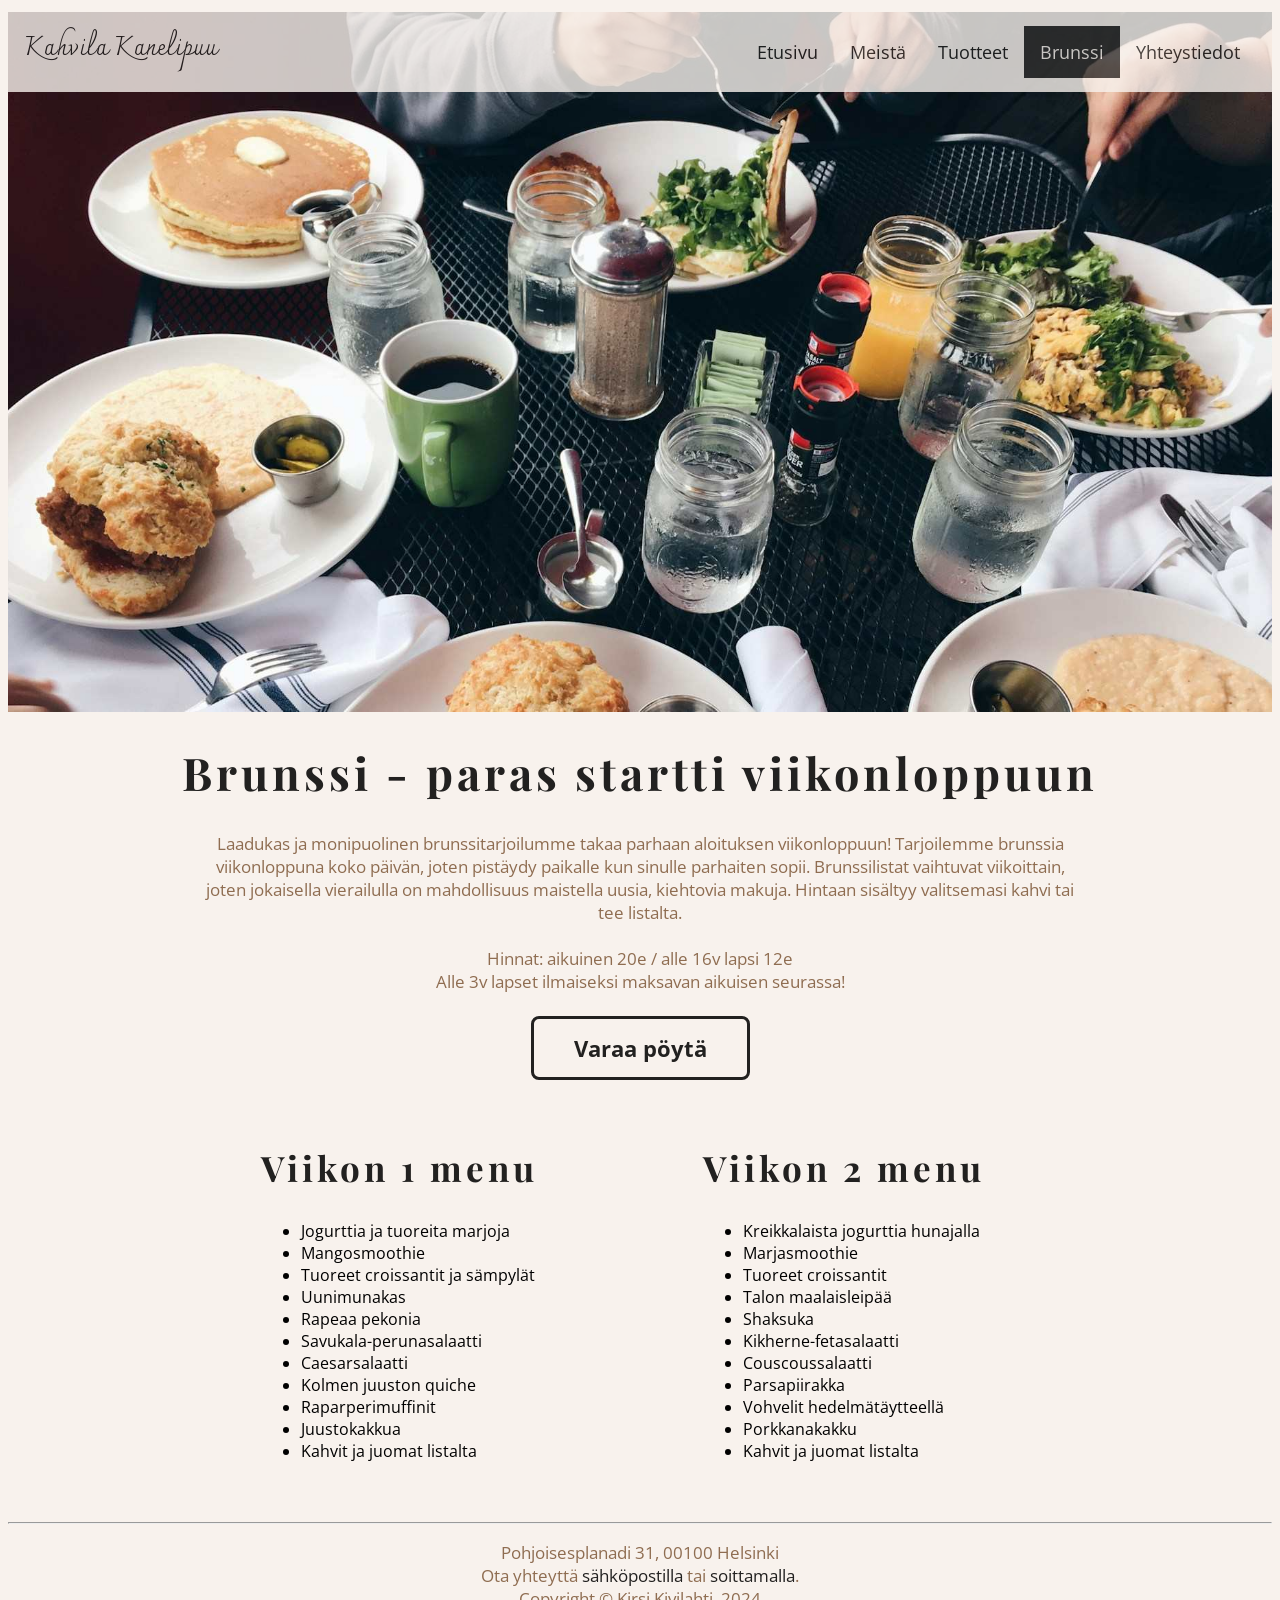
==== brunssi.html @ 0e173f69 "." ====
<!DOCTYPE html>
<html lang="fi">
<head>
<meta name="robots" content="noindex">
<meta name="googlebot" content="noindex">
<meta name="viewport" content="height=device-height, initial-scale=1">
<meta charset="UTF-8">
    <link rel="stylesheet" href="tyyli4.css">
    <title>Kahvila Kanelipuu - Kruunaa viikonloppusi herkullisella brunssilla</title>
</head>

<body>
  <!-- Kuva ja navi -->
  <div class="bg-img">
    <div class="container">
      <div class="topnav" id="myTopnav">
      <a href="javascript:void(0);" class="icon" onclick="myFunction()">☰</a>
        Kahvila Kanelipuu
            
        <a href="yhteystiedot.html">Yhteystiedot</a>
        <a href="brunssi.html" id="valittu">Brunssi</a>
        <a href="tuotteet.html">Tuotteet</a>
        <a href="meista.html">Meistä</a>
        <a href="https://kkivilahti.github.io/">Etusivu</a>
      </div>
    </div>
  </div>
      
<!-- Sivun pääsisältö, brunssilistat -->
<h1>Brunssi - paras startti viikonloppuun</h1>
<p>
  Laadukas ja monipuolinen brunssitarjoilumme takaa parhaan aloituksen viikonloppuun! Tarjoilemme
  brunssia viikonloppuna koko päivän, joten pistäydy paikalle kun sinulle parhaiten sopii.
  Brunssilistat vaihtuvat viikoittain, joten jokaisella vierailulla on mahdollisuus maistella uusia, kiehtovia makuja. 
  Hintaan sisältyy valitsemasi kahvi tai tee listalta. 
<br><br>
  Hinnat: aikuinen 20e / alle 16v lapsi 12e<br>
  Alle 3v lapset ilmaiseksi maksavan aikuisen seurassa!<br><br>
<a class="btn btn-primary" href="yhteystiedot.html" role="button">Varaa pöytä</a>
</p><br>

<div class="row">
  <div class="column">
    <h2>Viikon 1 menu</h2>
      <ul>
        <li>Jogurttia ja tuoreita marjoja</li>
        <li>Mangosmoothie</li>
        <li>Tuoreet croissantit ja sämpylät</li>
        <li>Uunimunakas</li>
        <li>Rapeaa pekonia</li>
        <li>Savukala-perunasalaatti</li>
        <li>Caesarsalaatti</li>
        <li>Kolmen juuston quiche</li>
        <li>Raparperimuffinit</li>
        <li>Juustokakkua</li>
        <li>Kahvit ja juomat listalta</li>
      </ul>
  </div>
  <div class="column">
    <h2>Viikon 2 menu</h2>
    <ul>
      <li>Kreikkalaista jogurttia hunajalla</li>
      <li>Marjasmoothie</li>
      <li>Tuoreet croissantit</li>
      <li>Talon maalaisleipää</li>
      <li>Shaksuka</li>
      <li>Kikherne-fetasalaatti</li>
      <li>Couscoussalaatti</li>
      <li>Parsapiirakka</li>
      <li>Vohvelit hedelmätäytteellä</li>
      <li>Porkkanakakku</li>
      <li>Kahvit ja juomat listalta</li>
    </ul>
  </div>
</div>

<!-- Alatunniste -->
<footer>
    <div><br><br><hr>
      <p>Pohjoisesplanadi 31, 00100 Helsinki<br>
        Ota yhteyttä <a href="mailto:kanelipuu@gmail.com">sähköpostilla</a> tai
        <a href="tel:040404040">soittamalla</a>.
        <br>Copyright &copy; Kirsi Kivilahti, 2024</p>
    </div>
  </footer>

<!-- Navigointi pienille näytöille -->
 <script>
  function myFunction() {
    var x = document.getElementById("myTopnav");
    if (x.className === "topnav") {
      x.className += " responsive";
    } else {
      x.className = "topnav";
    }
  } </script> 
</body>
</html>
---- tyyli4.css ----
@import url(https://fonts.googleapis.com/css?family=Charmonman);
@import url(https://fonts.googleapis.com/css?family=Playfair+Display);
@import url(https://fonts.googleapis.com/css?family=Open+Sans);

body {
    background-color: #f8f2ed;
} 

h1 {
    font-family: "Playfair Display";
    font-size: 45px;
    letter-spacing: 4px;
    color: #222120;
    text-align: center;
}

h2 {
    font-family: "Playfair Display";
    font-size: 35px;
    letter-spacing: 4px;
    color: #222120;
}


p {
    font-family: "Open Sans", sans-serif;
    font-size: 17px;
    color: #8F6D51;
    margin-right: 15%;
    margin-left: 15%;
    text-align: center;
}

/* Linkkien tyylit */
a:link {
  color: #222120;
  background-color: transparent;
  text-decoration: none;
  font-family: "Open Sans", sans-serif;
}

a:visited {
  color: #222120;
}

a:hover {
  color: #996134e1;
  background-color: transparent;
  text-decoration: none;
  font-family: "Open Sans", sans-serif;
}

  .bg-img {
    background-image: url("brunssi4.jpg");
    width: 100%; 
    min-height: 920px;
  
    background-position: center;
    background-repeat: no-repeat;
    background-size: cover;
    margin: 0;
    padding: 0;
    position: relative;
    }
    
    /* Navin sijainti kuvan sisällä */
    .container {
      width: auto; 
    }
    
    /* Navigointi */
    .topnav {
      overflow: hidden;
      background-color: #f8f2ed;
      opacity: 0.8;
      font-family: "Charmonman";
      color: #222120;
      text-align: left;
      padding: 14px 16px;
      text-decoration: none;
      font-size: 24px;
      margin-top: 12px;
      margin-bottom: -12px;
    }
    
    .topnav a {
      float: right;
      color: #222120;
      text-align: center;
      padding: 14px 16px;
      font-family: "Open Sans", sans-serif;
      text-decoration: none;
      font-size: 18px;
    }
    
    .topnav a:hover {
      color: #f8f2ed;
      background-color: #222120;
      opacity: 0.8;
    }

    #valittu {
      color: #f8f2ed;
      background-color: black;
      opacity: 0.8;
    }

    /* Varaa pöytä -nappi */
    .btn {
      display: inline-block;
      color: #222120;
      font-size: 22px;
      font-weight: bold;
      text-align: center;
      text-decoration: none;
      padding: 14px 40px;
      border-radius: 8px;
      border: 3px solid #222120;
    }

    /* Tuotelistojen asettelu */
    .row {
      display: flex;
      justify-content: center;
    }
    .column {
      flex: 0 0 25%;
      margin: 0 5%;
      font-family: "Open Sans", sans-serif;
    }

    .ul {
      line-height: 130%;
      font-family: "Open Sans", sans-serif;
      font-size: 17px;
    }

    .row:after {
      content: "";
      display: table;
      clear: both;
    }

    /* alatunniste */
    .footer {
      font-family: "Open Sans", sans-serif;
      color: #8F6D51;
      font-size: 14px;
      position: static;
      display: flex;
      justify-content: space-around;
      padding: 30px 10px;
    }

    /* mobiili */
  @media only screen and (max-width: 700px) {
    .bg-img {
      min-height: 580px; 
    }
    p {
      margin-left: 5%;
      margin-right: 5%;
    }
    h1 {
      font-size: 18px;
    }
    h2 {
      font-size: 20px;
    }
    .centered {
      display: none;
    }
    .topnav a {
      display: none; 
    }
    .topnav a.icon {
      float: right;
      display: block;
    }
    .topnav.responsive {
      position: relative;
    }
    .topnav.responsive a {
      display: block;
      float: none;
      text-align: left;
    }
    .column {
      min-width: 100%;
  }
}

  /* tabletti */
 @media only screen and (max-width: 1000px) {
  .bg-img {
    min-height: 600px;
  }
  h1 {
    font-size: 40px;
  }
  h2 {
    font-size: 35px;
  }
  .topnav a {
    display: none; 
  }
  .topnav a.icon {
    float: right;
    display: block;
  }
  .topnav.responsive {
    position: relative;
  }
  .topnav.responsive a {
    display: block;
    float: none;
    text-align: left;
  }
  }
  
  /* pienempi tietokoneen näyttö */
  @media (min-width: 1000px) {
    .bg-img {
      min-height: 700px;
    }
    h1 {
      font-size: 45px;
    }
    h2 {
      font-size: 35px;
    }
    .icon {
      display: none;
    }
    }
  
  /* iso näyttö */
  @media only screen and (min-width: 1600px) {
  .bg-img {
    min-height: 920px;
  }
  h1 {
    font-size: 50px;
  }
  .icon {
    display: none;
  } 
  }
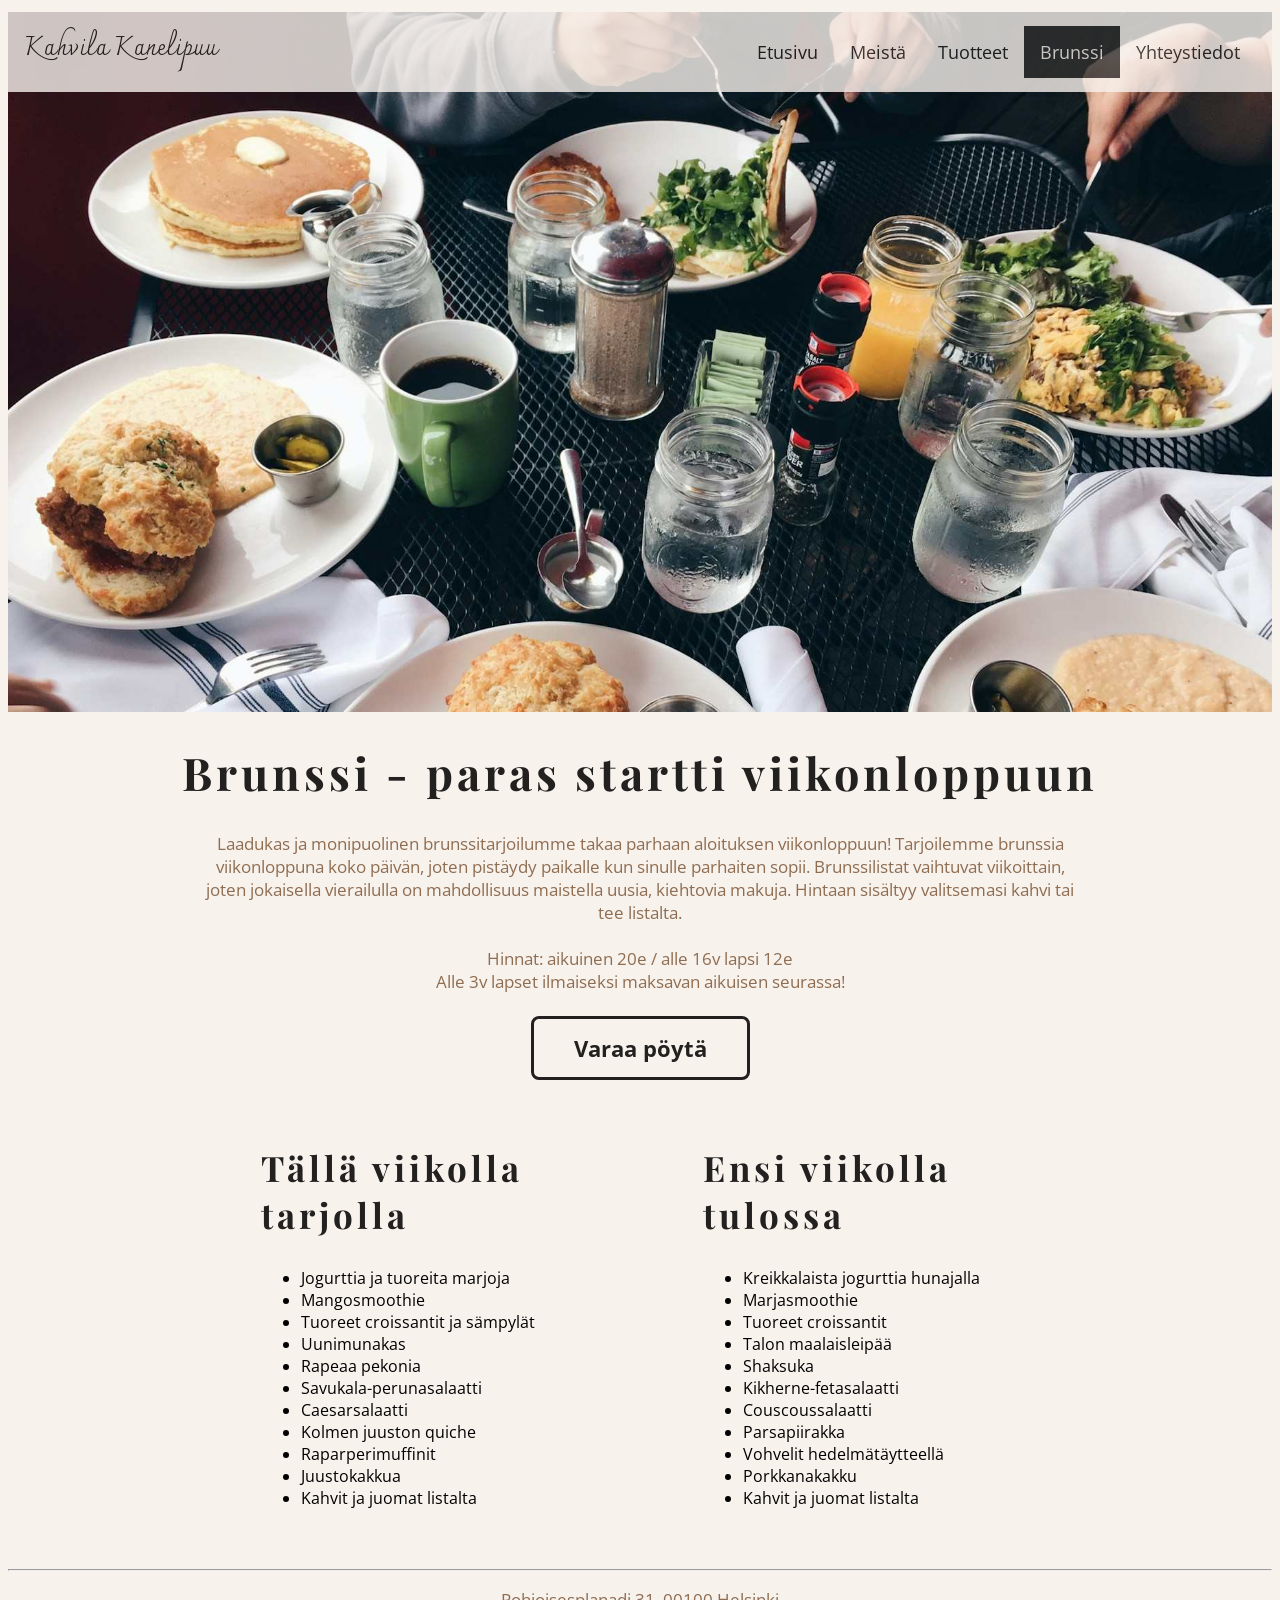
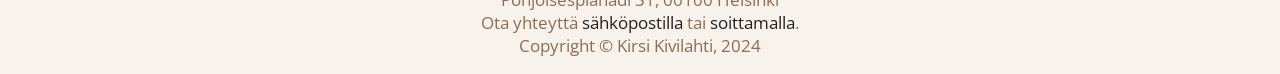
==== commit db6b91b5: "." ====
--- a/brunssi.html
+++ b/brunssi.html
@@ -41,7 +41,7 @@
 
 <div class="row">
   <div class="column">
-    <h2>Viikon 1 menu</h2>
+    <h2>Tällä viikolla tarjolla</h2>
       <ul>
         <li>Jogurttia ja tuoreita marjoja</li>
         <li>Mangosmoothie</li>
@@ -57,7 +57,7 @@
       </ul>
   </div>
   <div class="column">
-    <h2>Viikon 2 menu</h2>
+    <h2>Ensi viikolla tulossa</h2>
     <ul>
       <li>Kreikkalaista jogurttia hunajalla</li>
       <li>Marjasmoothie</li>
--- a/tyyli4.css
+++ b/tyyli4.css
@@ -185,10 +185,14 @@
       float: none;
       text-align: left;
     }
+    .row {
+      flex-wrap: wrap;
+    }
     .column {
-      min-width: 100%;
-  }
-}
+      flex: 0 0 100%;
+      margin: 0;
+    }
+  }
 
   /* tabletti */
  @media only screen and (max-width: 1000px) {
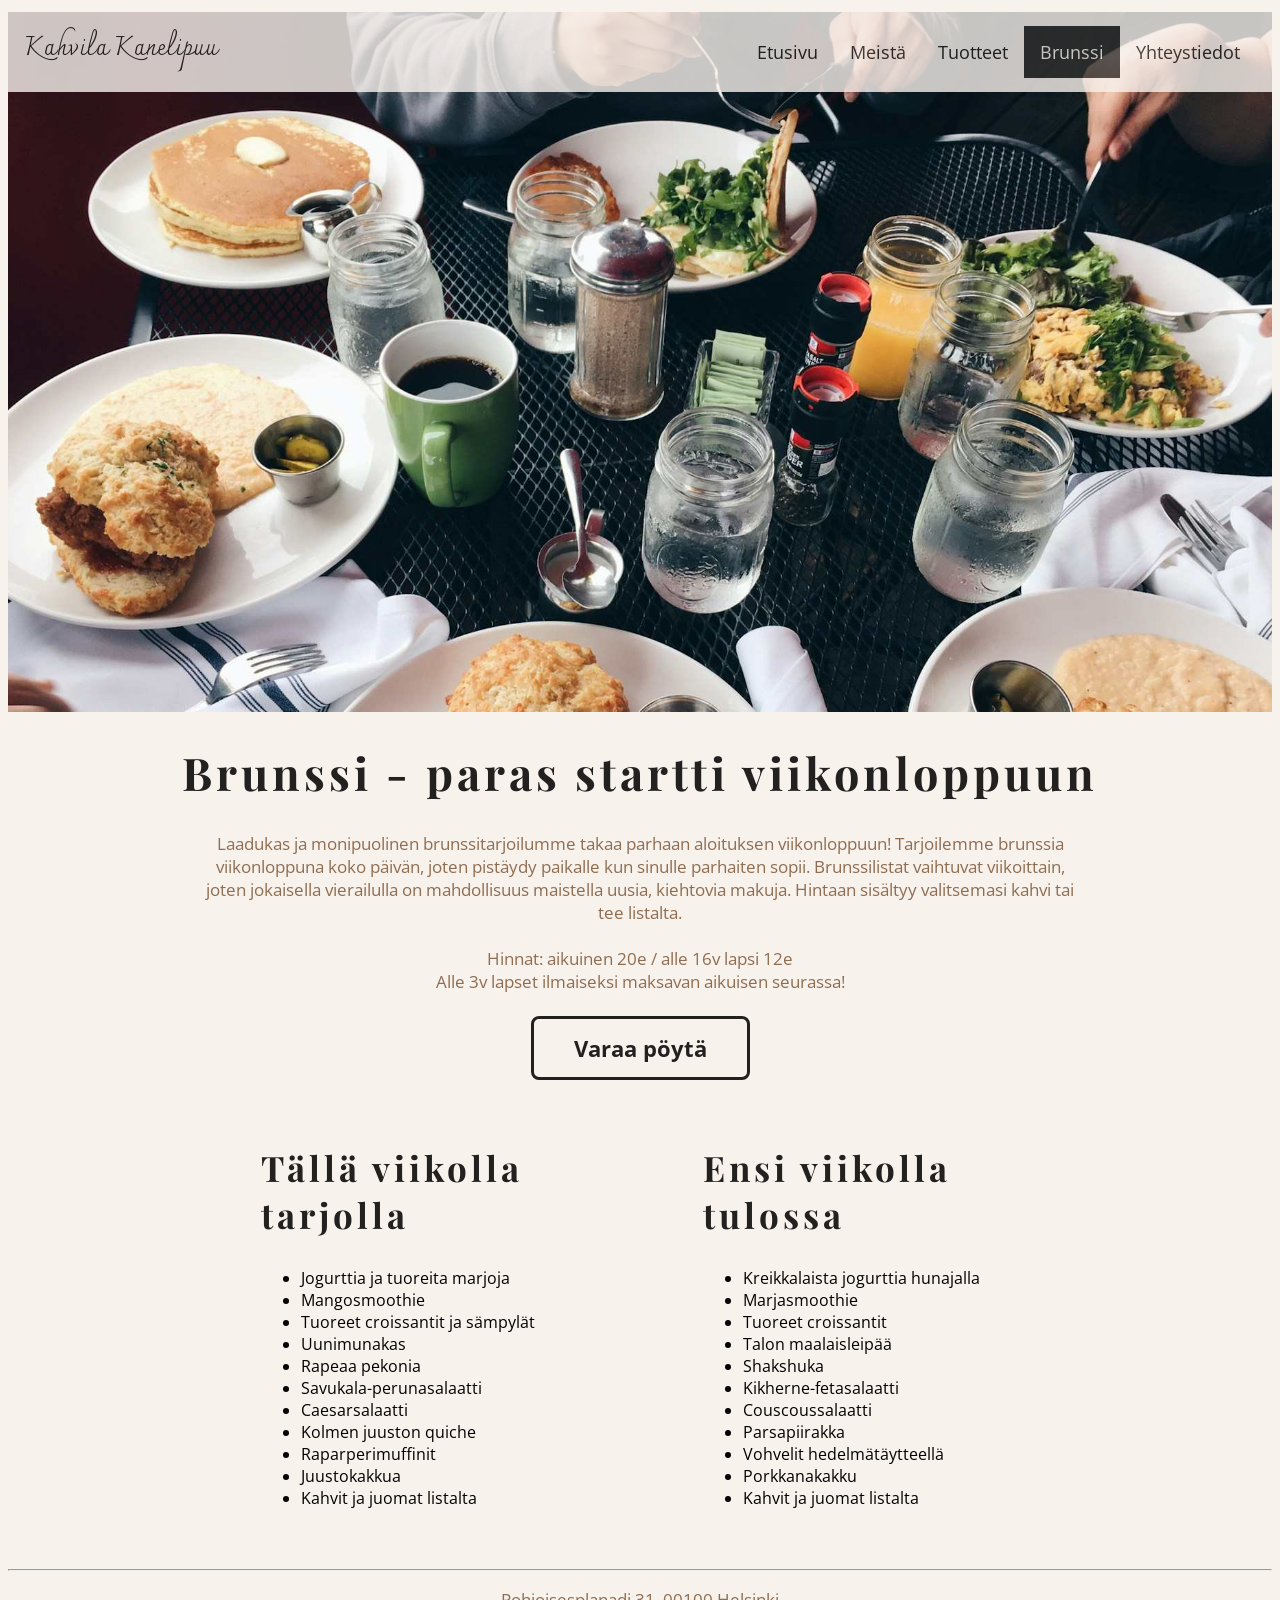
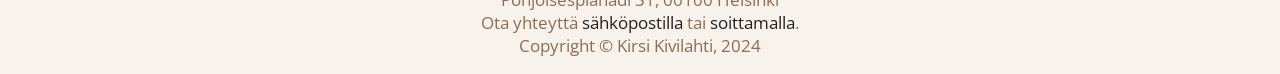
==== commit 9bdd090b: "." ====
--- a/brunssi.html
+++ b/brunssi.html
@@ -63,7 +63,7 @@
       <li>Marjasmoothie</li>
       <li>Tuoreet croissantit</li>
       <li>Talon maalaisleipää</li>
-      <li>Shaksuka</li>
+      <li>Shakshuka</li>
       <li>Kikherne-fetasalaatti</li>
       <li>Couscoussalaatti</li>
       <li>Parsapiirakka</li>
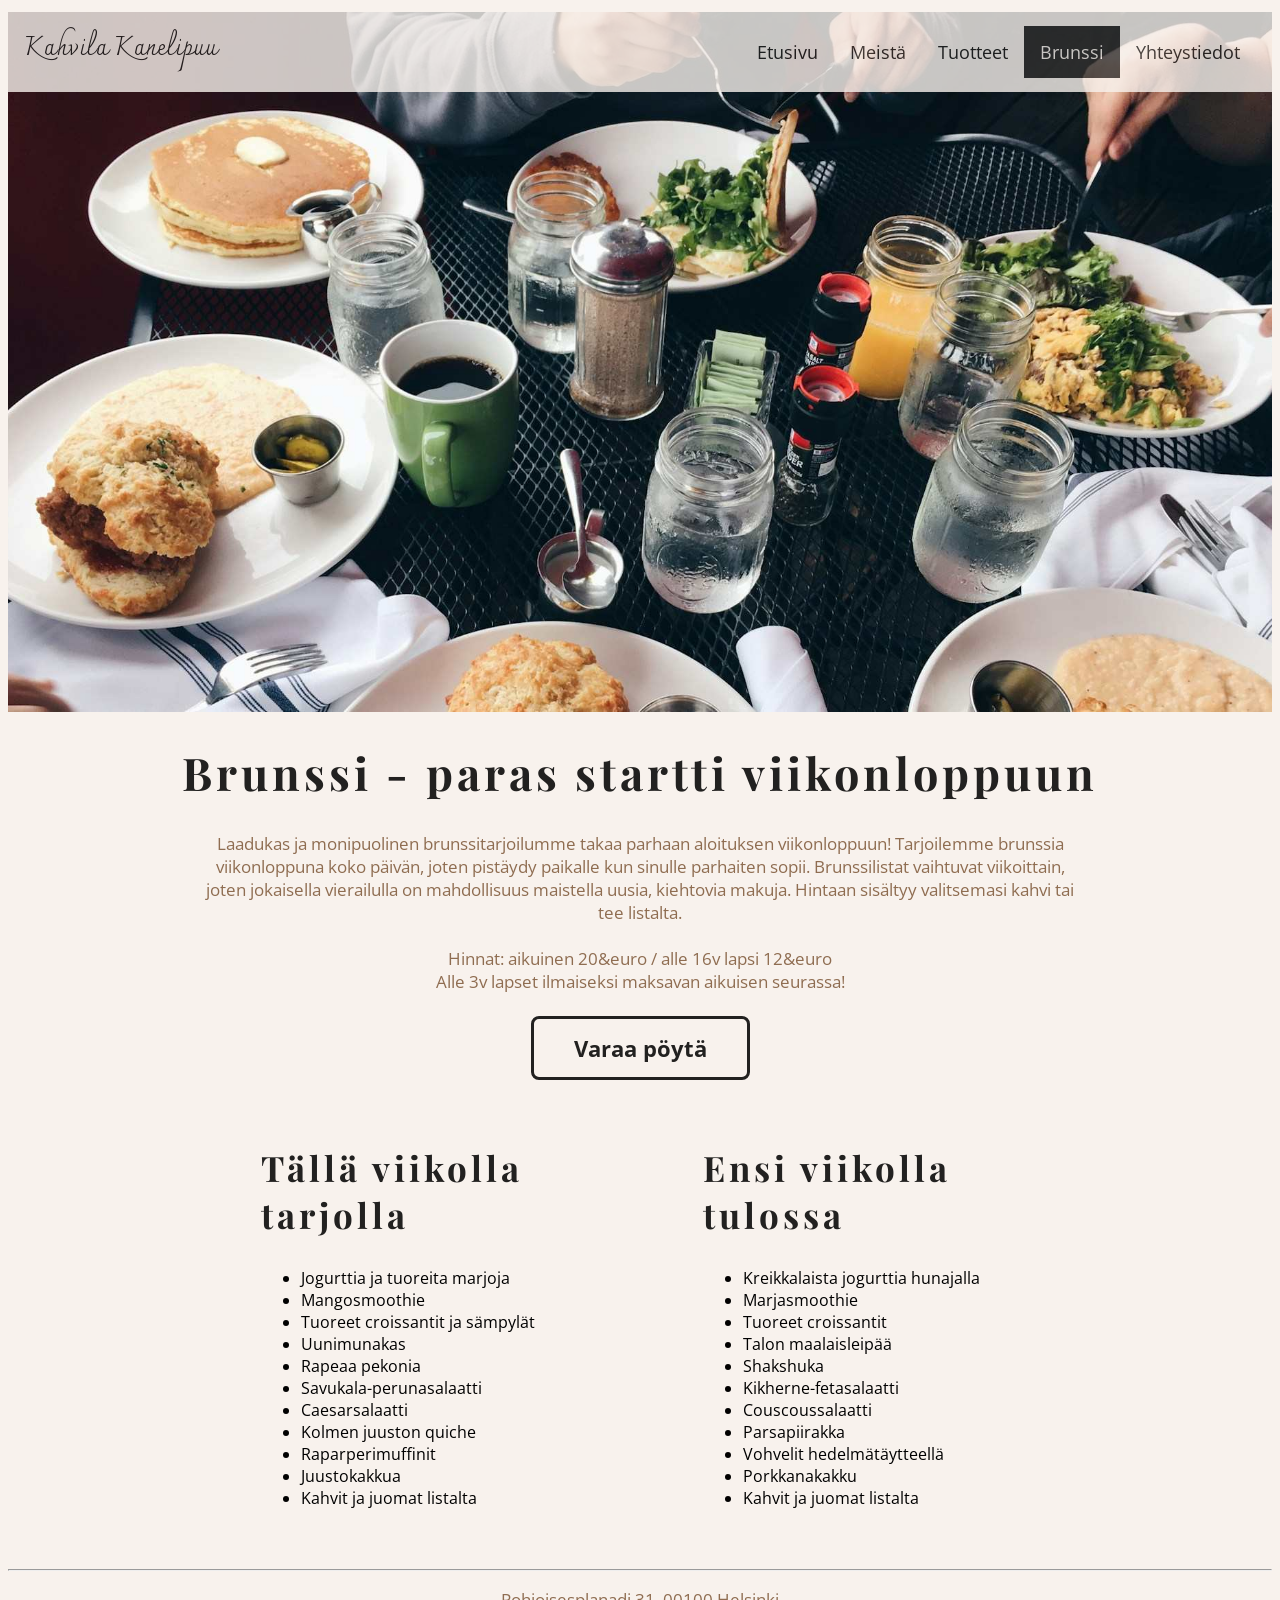
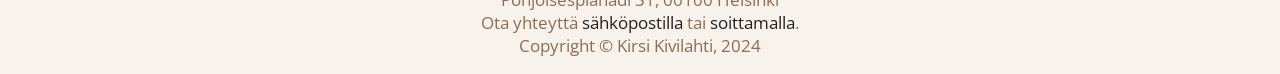
==== commit 3927ad54: "." ====
--- a/brunssi.html
+++ b/brunssi.html
@@ -34,7 +34,7 @@
   Brunssilistat vaihtuvat viikoittain, joten jokaisella vierailulla on mahdollisuus maistella uusia, kiehtovia makuja. 
   Hintaan sisältyy valitsemasi kahvi tai tee listalta. 
 <br><br>
-  Hinnat: aikuinen 20e / alle 16v lapsi 12e<br>
+  Hinnat: aikuinen 20&euro / alle 16v lapsi 12&euro<br>
   Alle 3v lapset ilmaiseksi maksavan aikuisen seurassa!<br><br>
 <a class="btn btn-primary" href="yhteystiedot.html" role="button">Varaa pöytä</a>
 </p><br>
--- a/tyyli4.css
+++ b/tyyli4.css
@@ -50,151 +50,148 @@
   font-family: "Open Sans", sans-serif;
 }
 
+.bg-img {
+  background-image: url("brunssi4.jpg");
+  width: 100%; 
+  min-height: 920px;
+  
+  background-position: center;
+  background-repeat: no-repeat;
+  background-size: cover;
+  margin: 0;
+  padding: 0;
+  position: relative;
+}
+
+.container {
+  width: auto; 
+}
+    
+/* Navigointi */
+.topnav {
+  overflow: hidden;
+  background-color: #f8f2ed;
+  opacity: 0.8;
+  font-family: "Charmonman";
+  color: #222120;
+  text-align: left;
+  padding: 14px 16px;
+  text-decoration: none;
+  font-size: 24px;
+  margin-top: 12px;
+  margin-bottom: -12px;
+}
+    
+.topnav a {
+  float: right;
+  color: #222120;
+  text-align: center;
+  padding: 14px 16px;
+  font-family: "Open Sans", sans-serif;
+  text-decoration: none;
+  font-size: 18px;
+}
+    
+.topnav a:hover {
+  color: #f8f2ed;
+  background-color: #222120;
+  opacity: 0.8;
+}
+
+#valittu {
+  color: #f8f2ed;
+  background-color: black;
+  opacity: 0.8;
+}
+
+/* Varaa pöytä -nappi */
+.btn {
+  display: inline-block;
+  color: #222120;
+  font-size: 22px;
+  font-weight: bold;
+  text-align: center;
+  text-decoration: none;
+  padding: 14px 40px;
+  border-radius: 8px;
+  border: 3px solid #222120;
+}
+
+/* Tuotelistojen asettelu */
+.row {
+  display: flex;
+  justify-content: center;
+}
+
+.column {
+  flex: 0 0 25%;
+  margin: 0 5%;
+  font-family: "Open Sans", sans-serif;
+}
+
+.ul {
+  line-height: 130%;
+  font-family: "Open Sans", sans-serif;
+  font-size: 17px;
+}
+
+.row:after {
+  content: "";
+  display: table;
+  clear: both;
+}
+
+/* alatunniste */
+.footer {
+  font-family: "Open Sans", sans-serif;
+  color: #8F6D51;
+  font-size: 14px;
+  position: static;
+  display: flex;
+  justify-content: space-around;
+  padding: 30px 10px;
+}
+
+/* mobiili */
+@media only screen and (max-width: 700px) {
   .bg-img {
-    background-image: url("brunssi4.jpg");
-    width: 100%; 
-    min-height: 920px;
-  
-    background-position: center;
-    background-repeat: no-repeat;
-    background-size: cover;
+    min-height: 580px; 
+  }
+  p {
+    margin-left: 5%;
+    margin-right: 5%;
+  }
+  h1 {
+    font-size: 18px;
+  }
+  h2 {
+    font-size: 20px;
+  }
+  .topnav a {
+    display: none; 
+  }
+  .topnav a.icon {
+    float: right;
+    display: block;
+  }
+  .topnav.responsive {
+    position: relative;
+  }
+  .topnav.responsive a {
+    display: block;
+    float: none;
+    text-align: left;
+  }
+  .row {
+    flex-wrap: wrap;
+  }
+  .column {
+    flex: 0 0 100%;
     margin: 0;
-    padding: 0;
-    position: relative;
-    }
-    
-    /* Navin sijainti kuvan sisällä */
-    .container {
-      width: auto; 
-    }
-    
-    /* Navigointi */
-    .topnav {
-      overflow: hidden;
-      background-color: #f8f2ed;
-      opacity: 0.8;
-      font-family: "Charmonman";
-      color: #222120;
-      text-align: left;
-      padding: 14px 16px;
-      text-decoration: none;
-      font-size: 24px;
-      margin-top: 12px;
-      margin-bottom: -12px;
-    }
-    
-    .topnav a {
-      float: right;
-      color: #222120;
-      text-align: center;
-      padding: 14px 16px;
-      font-family: "Open Sans", sans-serif;
-      text-decoration: none;
-      font-size: 18px;
-    }
-    
-    .topnav a:hover {
-      color: #f8f2ed;
-      background-color: #222120;
-      opacity: 0.8;
-    }
-
-    #valittu {
-      color: #f8f2ed;
-      background-color: black;
-      opacity: 0.8;
-    }
-
-    /* Varaa pöytä -nappi */
-    .btn {
-      display: inline-block;
-      color: #222120;
-      font-size: 22px;
-      font-weight: bold;
-      text-align: center;
-      text-decoration: none;
-      padding: 14px 40px;
-      border-radius: 8px;
-      border: 3px solid #222120;
-    }
-
-    /* Tuotelistojen asettelu */
-    .row {
-      display: flex;
-      justify-content: center;
-    }
-    .column {
-      flex: 0 0 25%;
-      margin: 0 5%;
-      font-family: "Open Sans", sans-serif;
-    }
-
-    .ul {
-      line-height: 130%;
-      font-family: "Open Sans", sans-serif;
-      font-size: 17px;
-    }
-
-    .row:after {
-      content: "";
-      display: table;
-      clear: both;
-    }
-
-    /* alatunniste */
-    .footer {
-      font-family: "Open Sans", sans-serif;
-      color: #8F6D51;
-      font-size: 14px;
-      position: static;
-      display: flex;
-      justify-content: space-around;
-      padding: 30px 10px;
-    }
-
-    /* mobiili */
-  @media only screen and (max-width: 700px) {
-    .bg-img {
-      min-height: 580px; 
-    }
-    p {
-      margin-left: 5%;
-      margin-right: 5%;
-    }
-    h1 {
-      font-size: 18px;
-    }
-    h2 {
-      font-size: 20px;
-    }
-    .centered {
-      display: none;
-    }
-    .topnav a {
-      display: none; 
-    }
-    .topnav a.icon {
-      float: right;
-      display: block;
-    }
-    .topnav.responsive {
-      position: relative;
-    }
-    .topnav.responsive a {
-      display: block;
-      float: none;
-      text-align: left;
-    }
-    .row {
-      flex-wrap: wrap;
-    }
-    .column {
-      flex: 0 0 100%;
-      margin: 0;
-    }
-  }
-
-  /* tabletti */
+  }
+}
+
+/* tabletti */
  @media only screen and (max-width: 1000px) {
   .bg-img {
     min-height: 600px;
@@ -220,35 +217,38 @@
     float: none;
     text-align: left;
   }
-  }
+  .column {
+    flex: 0 0 100%;
+    margin: 5%;
+  }
+}
   
-  /* pienempi tietokoneen näyttö */
-  @media (min-width: 1000px) {
-    .bg-img {
-      min-height: 700px;
-    }
-    h1 {
-      font-size: 45px;
-    }
-    h2 {
-      font-size: 35px;
-    }
-    .icon {
+/* pienempi tietokoneen näyttö */
+@media (min-width: 1000px) {
+  .bg-img {
+    min-height: 700px;
+  }
+  h1 {
+    font-size: 45px;
+  }
+  h2 {
+    font-size: 35px;
+  }
+  .icon {
       display: none;
-    }
-    }
+  }
+}
   
-  /* iso näyttö */
-  @media only screen and (min-width: 1600px) {
-  .bg-img {
-    min-height: 920px;
-  }
-  h1 {
-    font-size: 50px;
-  }
-  .icon {
-    display: none;
-  } 
-  }
+/* iso näyttö */
+@media only screen and (min-width: 1600px) {
+.bg-img {
+  min-height: 920px;
+}
+h1 {
+  font-size: 50px;
+ }
+.icon {
+  display: none;
+} }
 
   
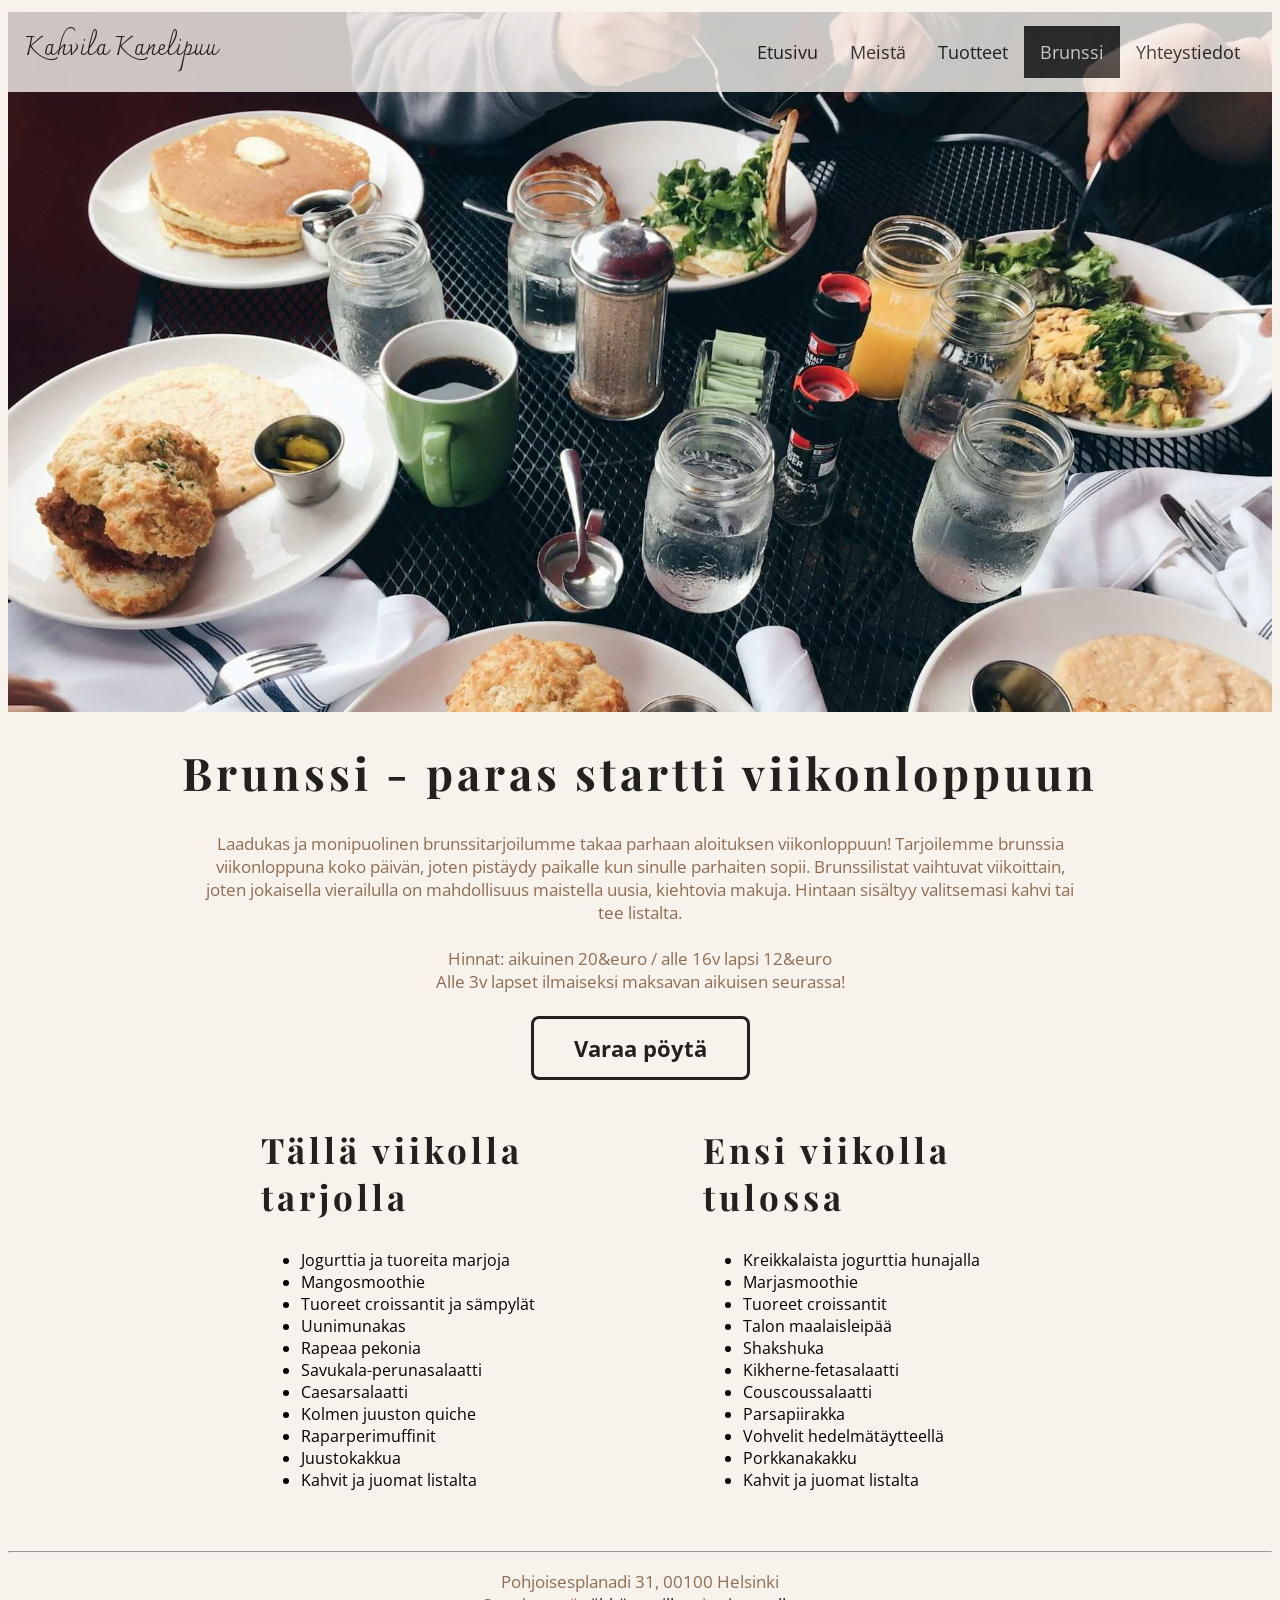
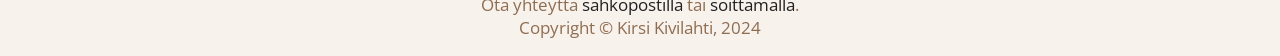
==== commit e32aefb6: "." ====
--- a/brunssi.html
+++ b/brunssi.html
@@ -37,7 +37,7 @@
   Hinnat: aikuinen 20&euro / alle 16v lapsi 12&euro<br>
   Alle 3v lapset ilmaiseksi maksavan aikuisen seurassa!<br><br>
 <a class="btn btn-primary" href="yhteystiedot.html" role="button">Varaa pöytä</a>
-</p><br>
+</p>
 
 <div class="row">
   <div class="column">
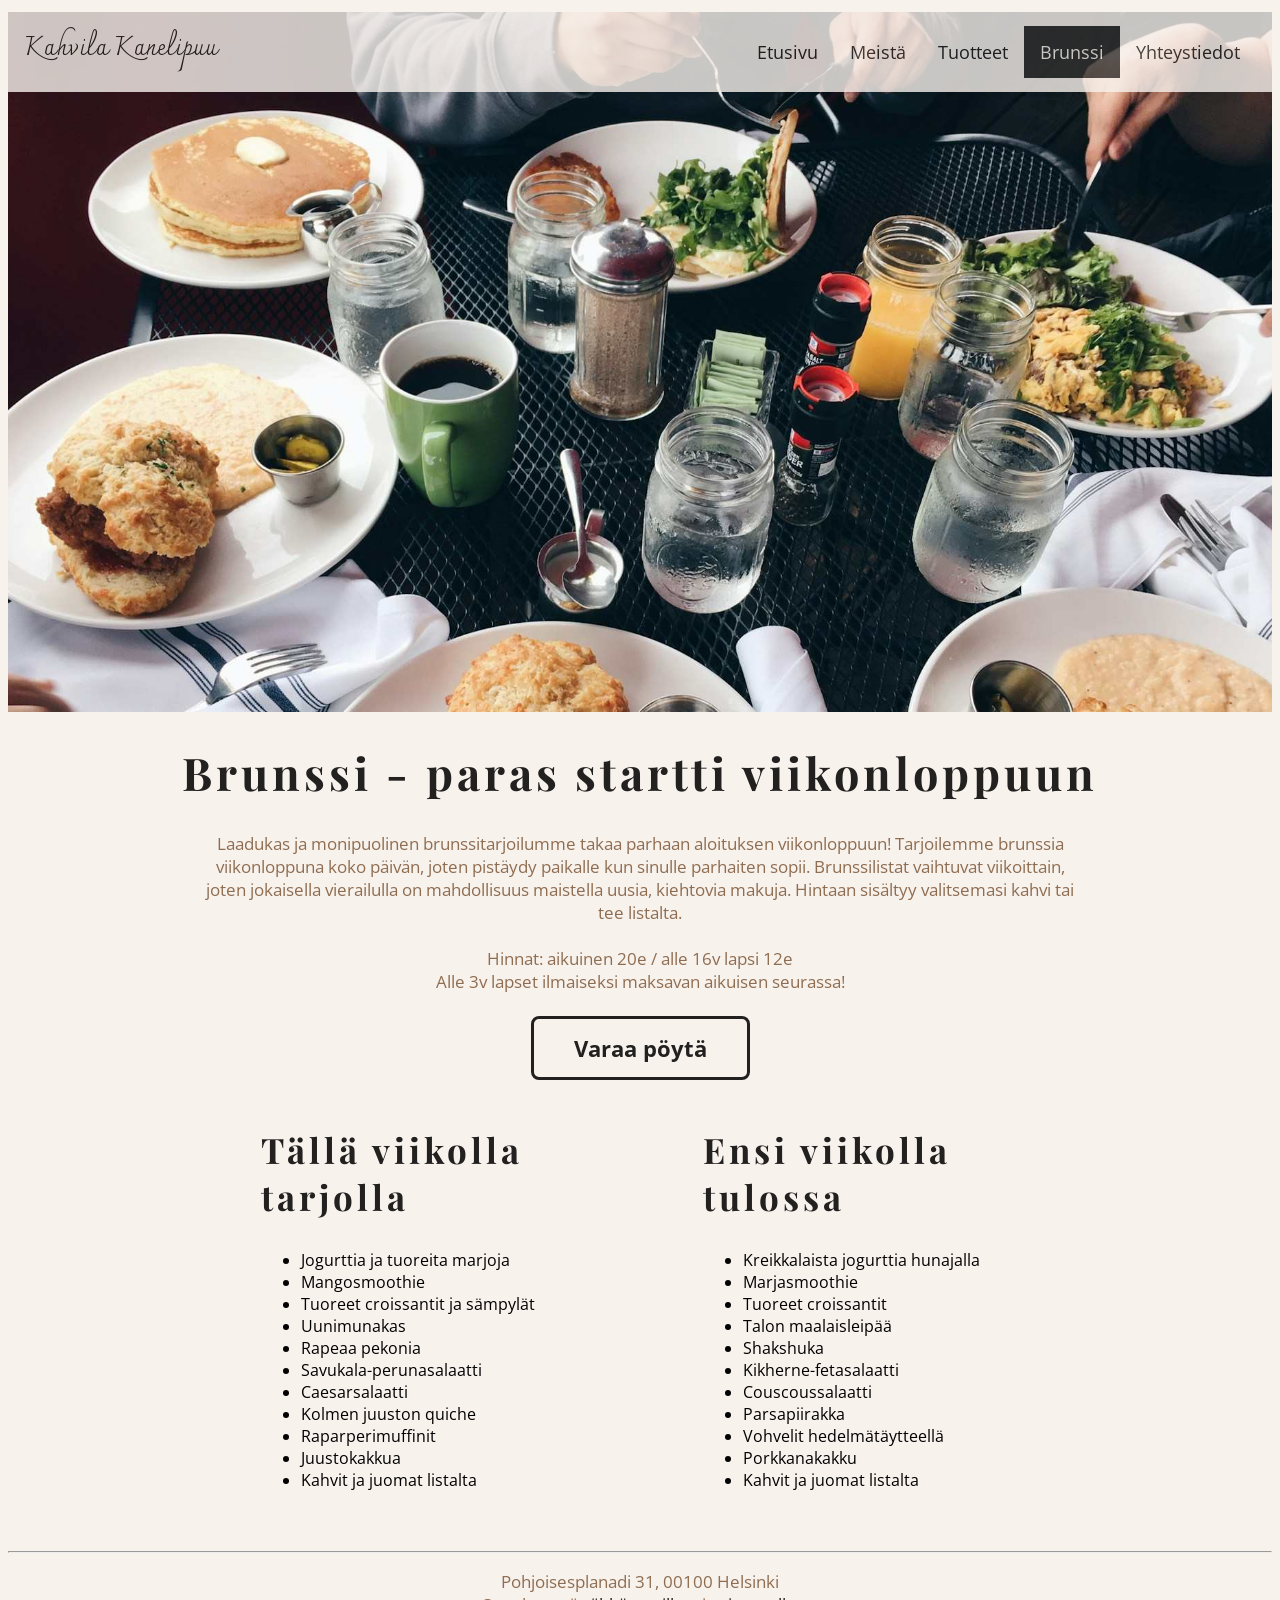
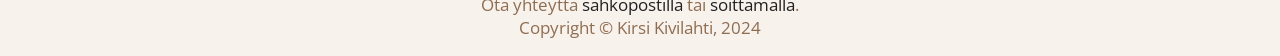
==== commit a93c7777: "." ====
--- a/brunssi.html
+++ b/brunssi.html
@@ -34,7 +34,7 @@
   Brunssilistat vaihtuvat viikoittain, joten jokaisella vierailulla on mahdollisuus maistella uusia, kiehtovia makuja. 
   Hintaan sisältyy valitsemasi kahvi tai tee listalta. 
 <br><br>
-  Hinnat: aikuinen 20&euro / alle 16v lapsi 12&euro<br>
+  Hinnat: aikuinen 20e / alle 16v lapsi 12e<br>
   Alle 3v lapset ilmaiseksi maksavan aikuisen seurassa!<br><br>
 <a class="btn btn-primary" href="yhteystiedot.html" role="button">Varaa pöytä</a>
 </p>
--- a/tyyli4.css
+++ b/tyyli4.css
@@ -219,7 +219,7 @@
   }
   .column {
     flex: 0 0 100%;
-    margin: 5%;
+    margin: 2%;
   }
 }
   
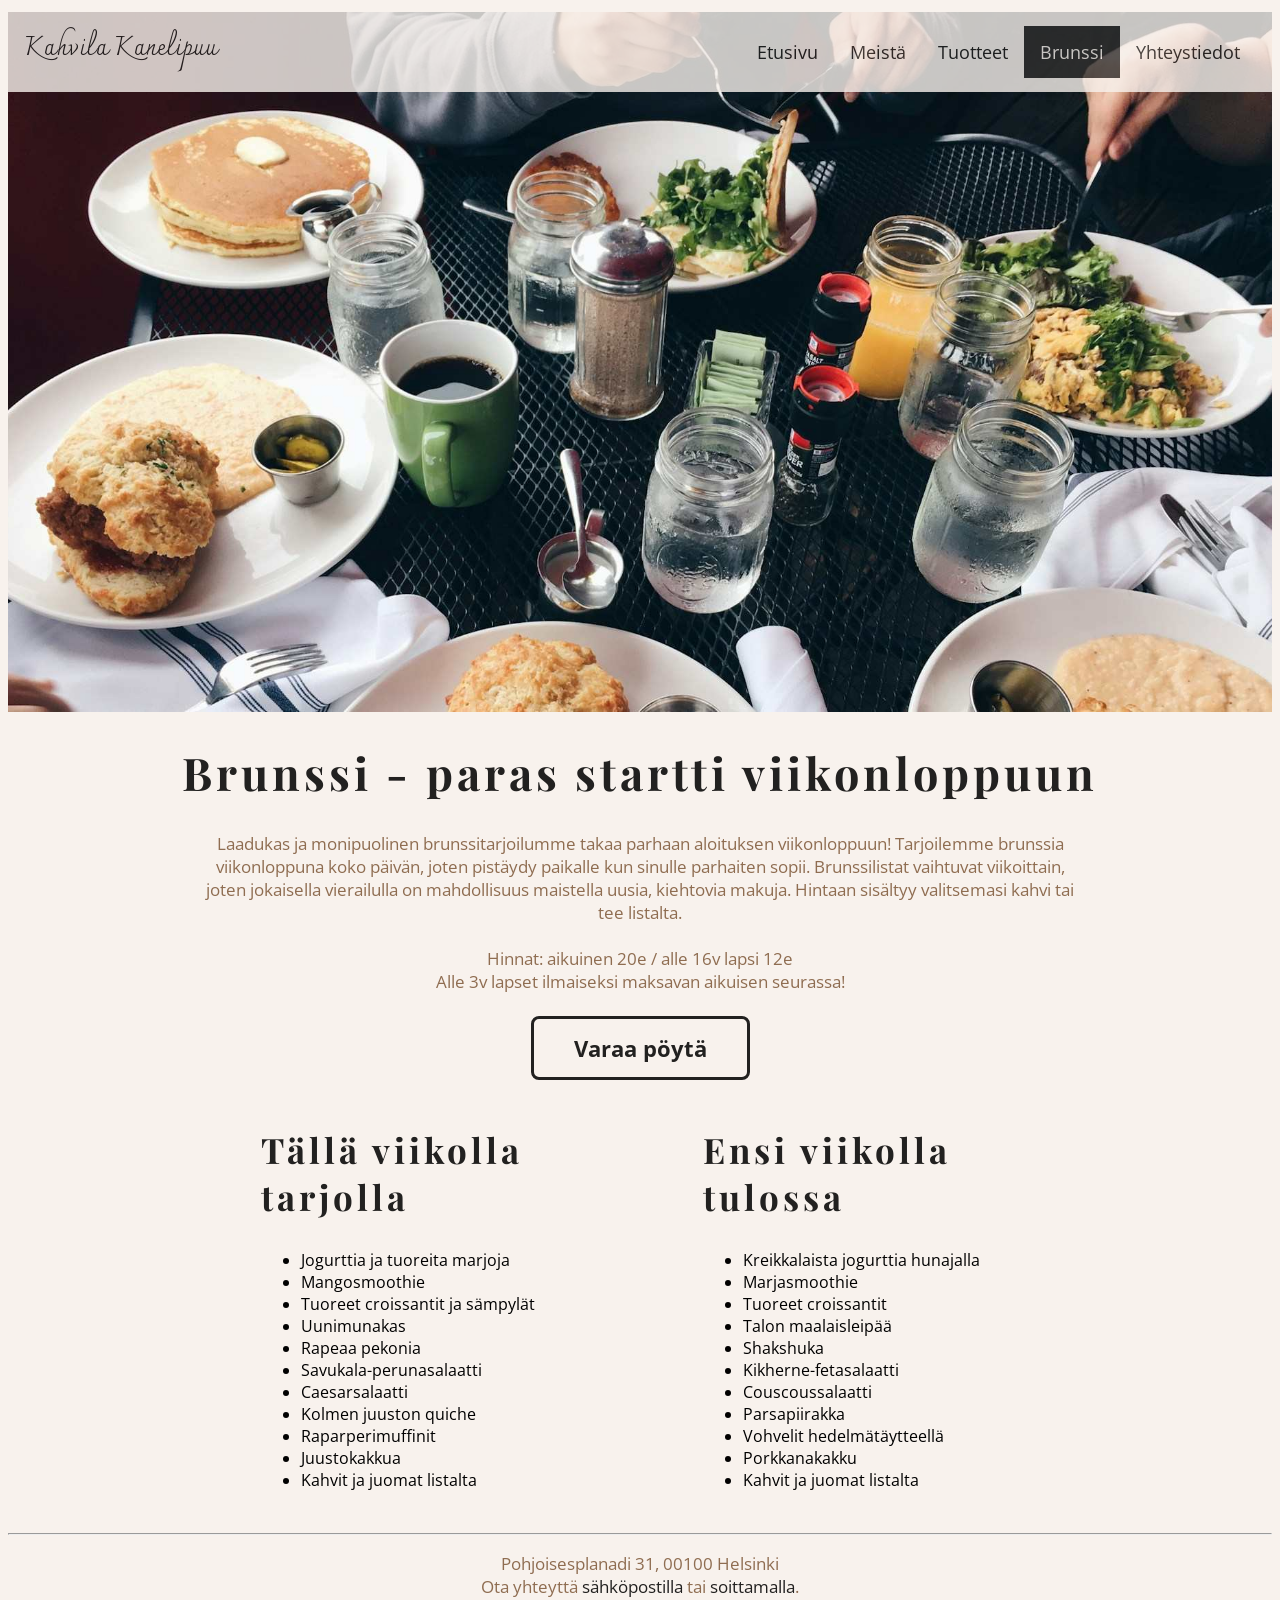
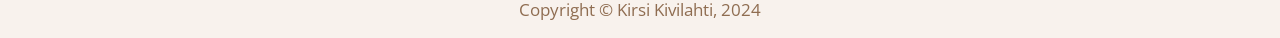
==== commit 9828dbb8: "." ====
--- a/brunssi.html
+++ b/brunssi.html
@@ -76,7 +76,8 @@
 
 <!-- Alatunniste -->
 <footer>
-    <div><br><br><hr>
+    <div>
+      <br><hr>
       <p>Pohjoisesplanadi 31, 00100 Helsinki<br>
         Ota yhteyttä <a href="mailto:kanelipuu@gmail.com">sähköpostilla</a> tai
         <a href="tel:040404040">soittamalla</a>.
--- a/tyyli4.css
+++ b/tyyli4.css
@@ -135,12 +135,6 @@
   font-size: 17px;
 }
 
-.row:after {
-  content: "";
-  display: table;
-  clear: both;
-}
-
 /* alatunniste */
 .footer {
   font-family: "Open Sans", sans-serif;
@@ -186,8 +180,8 @@
     flex-wrap: wrap;
   }
   .column {
-    flex: 0 0 100%;
-    margin: 0;
+    flex: 0 0 95%;
+    margin-left: 5%;
   }
 }
 
@@ -216,10 +210,6 @@
     display: block;
     float: none;
     text-align: left;
-  }
-  .column {
-    flex: 0 0 100%;
-    margin: 2%;
   }
 }
   
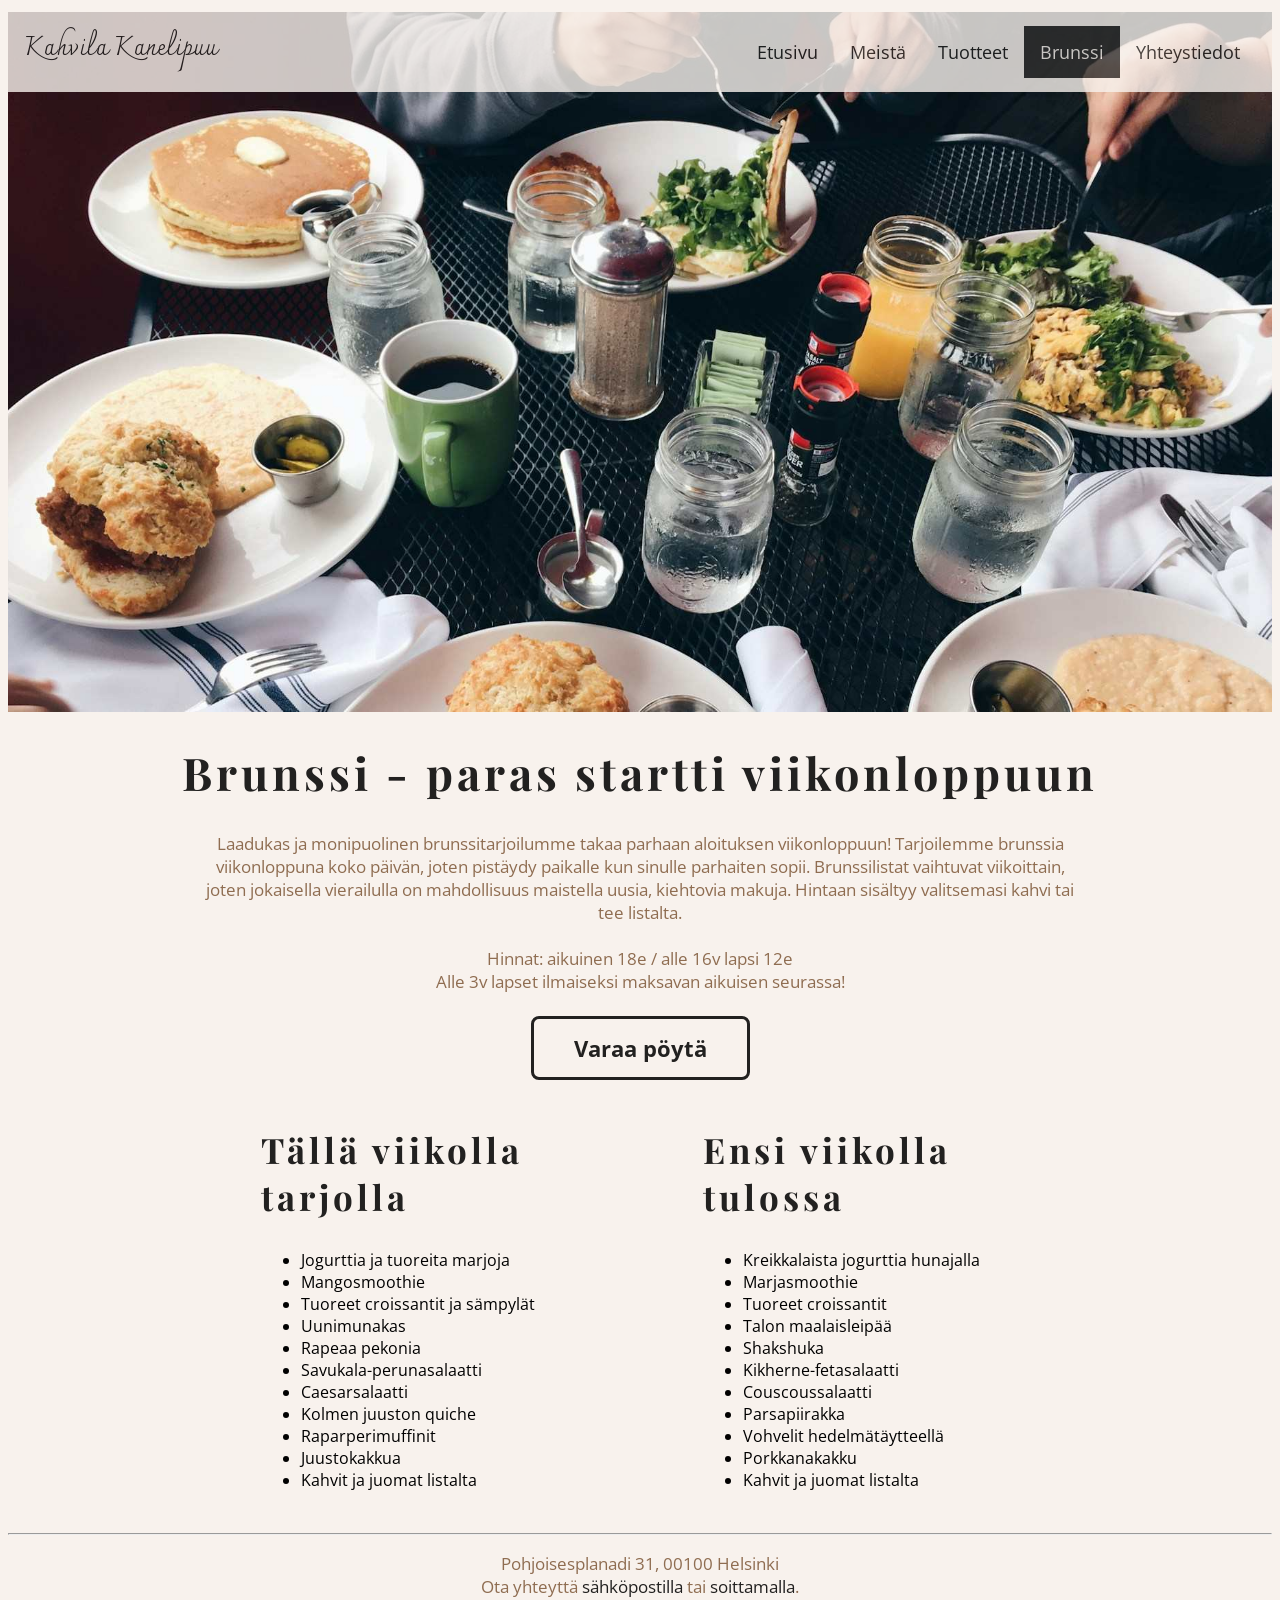
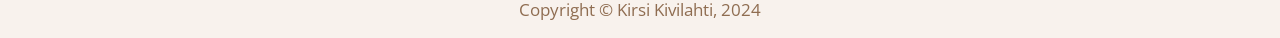
==== commit b6113328: "." ====
--- a/brunssi.html
+++ b/brunssi.html
@@ -34,7 +34,7 @@
   Brunssilistat vaihtuvat viikoittain, joten jokaisella vierailulla on mahdollisuus maistella uusia, kiehtovia makuja. 
   Hintaan sisältyy valitsemasi kahvi tai tee listalta. 
 <br><br>
-  Hinnat: aikuinen 20e / alle 16v lapsi 12e<br>
+  Hinnat: aikuinen 18e / alle 16v lapsi 12e<br>
   Alle 3v lapset ilmaiseksi maksavan aikuisen seurassa!<br><br>
 <a class="btn btn-primary" href="yhteystiedot.html" role="button">Varaa pöytä</a>
 </p>
